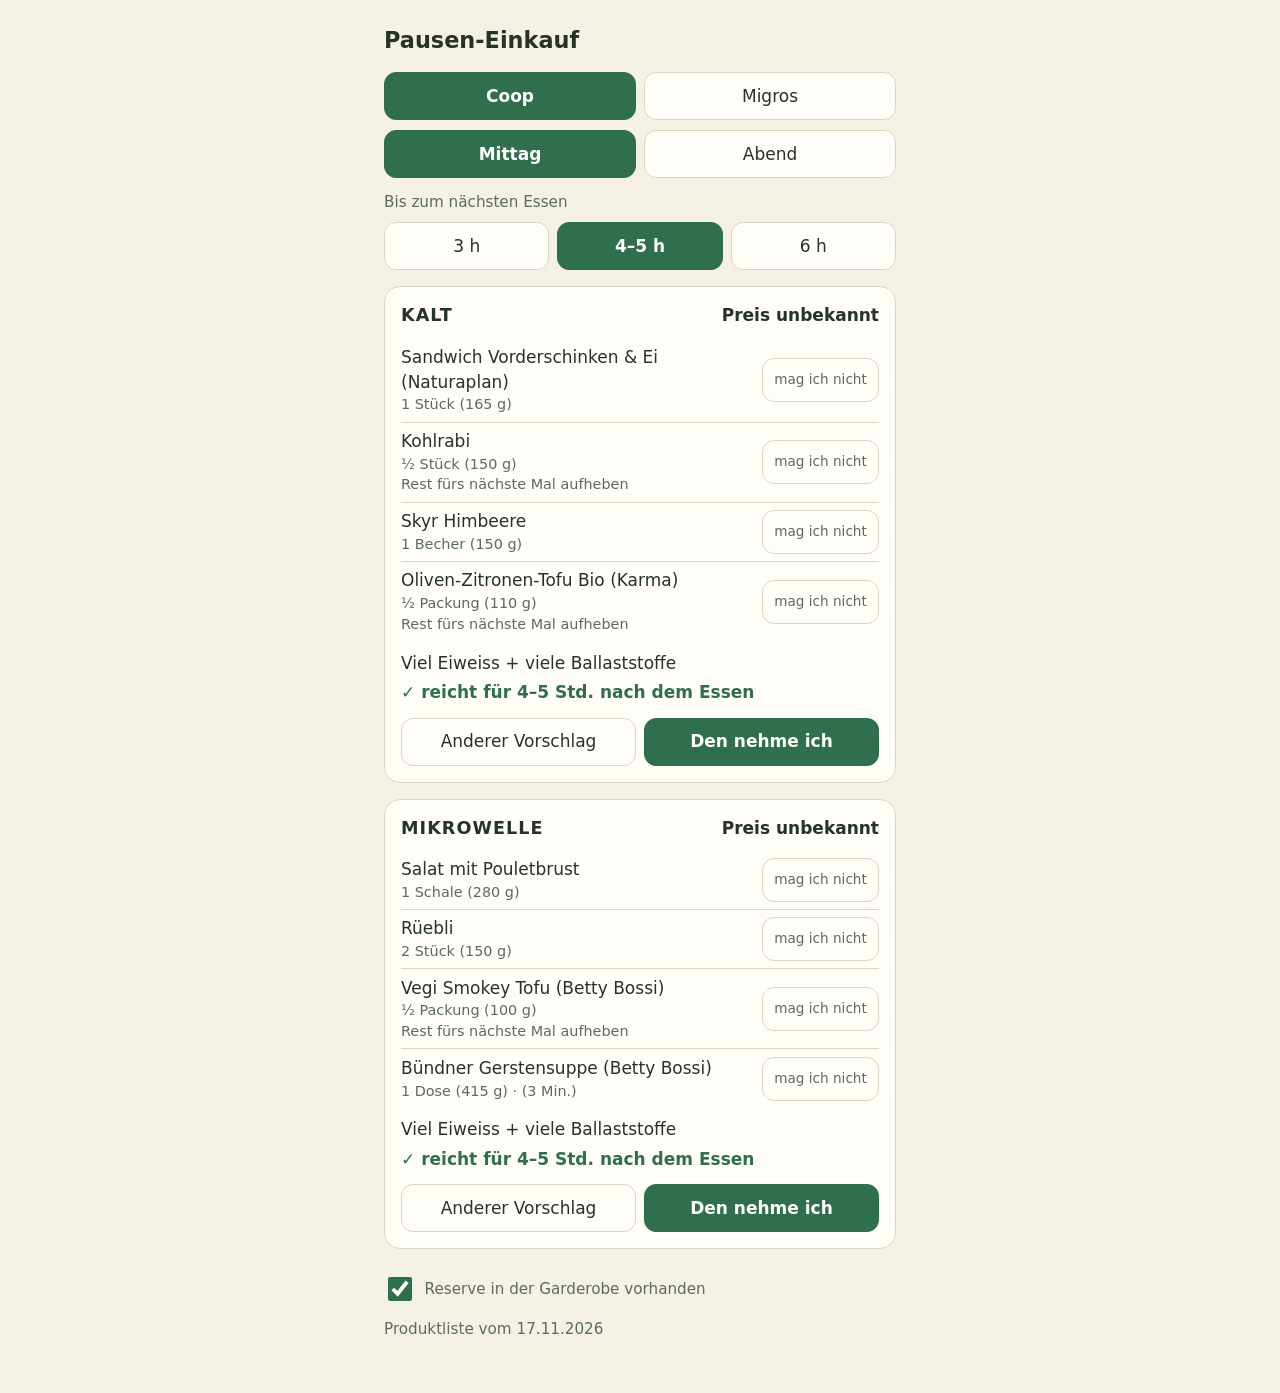
==== index.html @ eeef2642 "Pausen-Einkauf: App-Dateien" ====
<!doctype html>
<html lang="de-CH">
<head>
  <meta charset="utf-8">
  <meta name="viewport" content="width=device-width, initial-scale=1">
  <meta name="theme-color" content="#2f6f4e">
  <title>Pausen-Einkauf</title>
  <link rel="icon" href="icon.svg" type="image/svg+xml">
  <link rel="apple-touch-icon" href="apple-touch-icon.png">
  <link rel="manifest" href="manifest.webmanifest">
  <link rel="stylesheet" href="styles.css">
</head>
<body>
  <main>
    <h1>Pausen-Einkauf</h1>

    <section id="feedback" class="card feedback" hidden>
      <h2>Hat dein letzter Korb gereicht?</h2>
      <div class="row">
        <button type="button" data-answer="zu-wenig">zu wenig</button>
        <button type="button" data-answer="genau-richtig">genau richtig</button>
        <button type="button" data-answer="zu-viel">zu viel</button>
      </div>
      <label class="check"><input type="checkbox" id="reserve-eaten"> Reserve gegessen</label>
    </section>

    <section class="controls" aria-label="Auswahl">
      <div class="group" role="group" aria-label="Laden" data-group="store">
        <button type="button" data-value="coop">Coop</button>
        <button type="button" data-value="migros">Migros</button>
      </div>
      <div class="group" role="group" aria-label="Mahlzeit" data-group="meal">
        <button type="button" data-value="mittag">Mittag</button>
        <button type="button" data-value="abend">Abend</button>
      </div>
      <p class="label">Bis zum nächsten Essen</p>
      <div class="group" role="group" aria-label="Dauer" data-group="duration">
        <button type="button" data-value="3">3 h</button>
        <button type="button" data-value="4-5">4–5 h</button>
        <button type="button" data-value="6">6 h</button>
      </div>
    </section>

    <section id="baskets" aria-live="polite"></section>

    <footer>
      <label class="check"><input type="checkbox" id="reserve-available"> Reserve in der Garderobe vorhanden</label>
      <p id="list-date"></p>
      <p id="list-stale" class="warn" hidden>Die Produktliste ist älter als einen Monat und sollte aufgefrischt werden.</p>
    </footer>
  </main>
  <script type="module" src="src/main.js"></script>
</body>
</html>
---- styles.css ----
:root {
  --bg: #f6f1e7; --card: #fffdf8; --ink: #26332b; --muted: #5c6a60;
  --accent: #2f6f4e; --accent-soft: #dcebe1; --line: #ddd5c4; --warn: #8a5a12; --warn-bg: #f8ecd2;
}
* { box-sizing: border-box; }
body { margin: 0; background: var(--bg); color: var(--ink); font: 17px/1.45 system-ui, -apple-system, "Segoe UI", Roboto, sans-serif; }
main { max-width: 34rem; margin: 0 auto; padding: 1rem 1rem 3rem; display: flex; flex-direction: column; gap: 1rem; }
h1 { font-size: 1.4rem; margin: .5rem 0 0; }
h2 { font-size: 1.1rem; margin: 0 0 .5rem; }
button { font: inherit; color: inherit; min-height: 48px; padding: .5rem 1rem; border-radius: 12px; border: 1.5px solid var(--line); background: var(--card); cursor: pointer; }
button:focus-visible, input:focus-visible { outline: 3px solid var(--accent); outline-offset: 2px; }
.controls { display: flex; flex-direction: column; gap: .6rem; }
.group { display: flex; gap: .5rem; }
.group button { flex: 1; }
.group button[aria-pressed="true"] { background: var(--accent); border-color: var(--accent); color: #fff; font-weight: 600; }
.label { margin: .2rem 0 0; color: var(--muted); font-size: .95rem; }
.card { background: var(--card); border: 1px solid var(--line); border-radius: 16px; padding: 1rem; }
.feedback { border-color: var(--accent); background: var(--accent-soft); }
.row { display: flex; gap: .5rem; flex-wrap: wrap; }
.row button { flex: 1 1 auto; }
.check { display: flex; align-items: center; gap: .6rem; min-height: 48px; }
.check input { width: 24px; height: 24px; accent-color: var(--accent); }
.basket-head { display: flex; justify-content: space-between; align-items: baseline; gap: .5rem; }
.basket-head h2 { letter-spacing: .06em; margin: 0; }
.total { font-weight: 600; }
.items { list-style: none; margin: .6rem 0; padding: 0; }
.items li { display: flex; align-items: center; justify-content: space-between; gap: .5rem; padding: .4rem 0; border-top: 1px solid var(--line); }
.items li:first-child { border-top: 0; }
.item-name { display: block; }
.item-meta { display: block; color: var(--muted); font-size: .9rem; }
.items button { min-height: 44px; font-size: .85rem; padding: .25rem .7rem; color: var(--muted); flex: none; }
.reason { margin: .3rem 0; }
.promise, .success { margin: .2rem 0; color: var(--accent); font-weight: 600; }
.reserve { margin: .2rem 0; color: var(--muted); }
.reserve-note { margin: 0 0 .4rem; color: var(--muted); font-size: .85rem; }
.notice, .warn { background: var(--warn-bg); color: var(--warn); border-radius: 10px; padding: .6rem .8rem; margin: .6rem 0; }
.actions { display: flex; gap: .5rem; margin-top: .8rem; }
.actions button { flex: 1; }
.actions .primary { background: var(--accent); border-color: var(--accent); color: #fff; font-weight: 600; }
.confirm { margin: .8rem 0 0; font-weight: 600; color: var(--accent); }
#baskets { display: flex; flex-direction: column; gap: 1rem; }
footer { color: var(--muted); font-size: .95rem; }
footer p { margin: .3rem 0; }
[hidden] { display: none !important; }
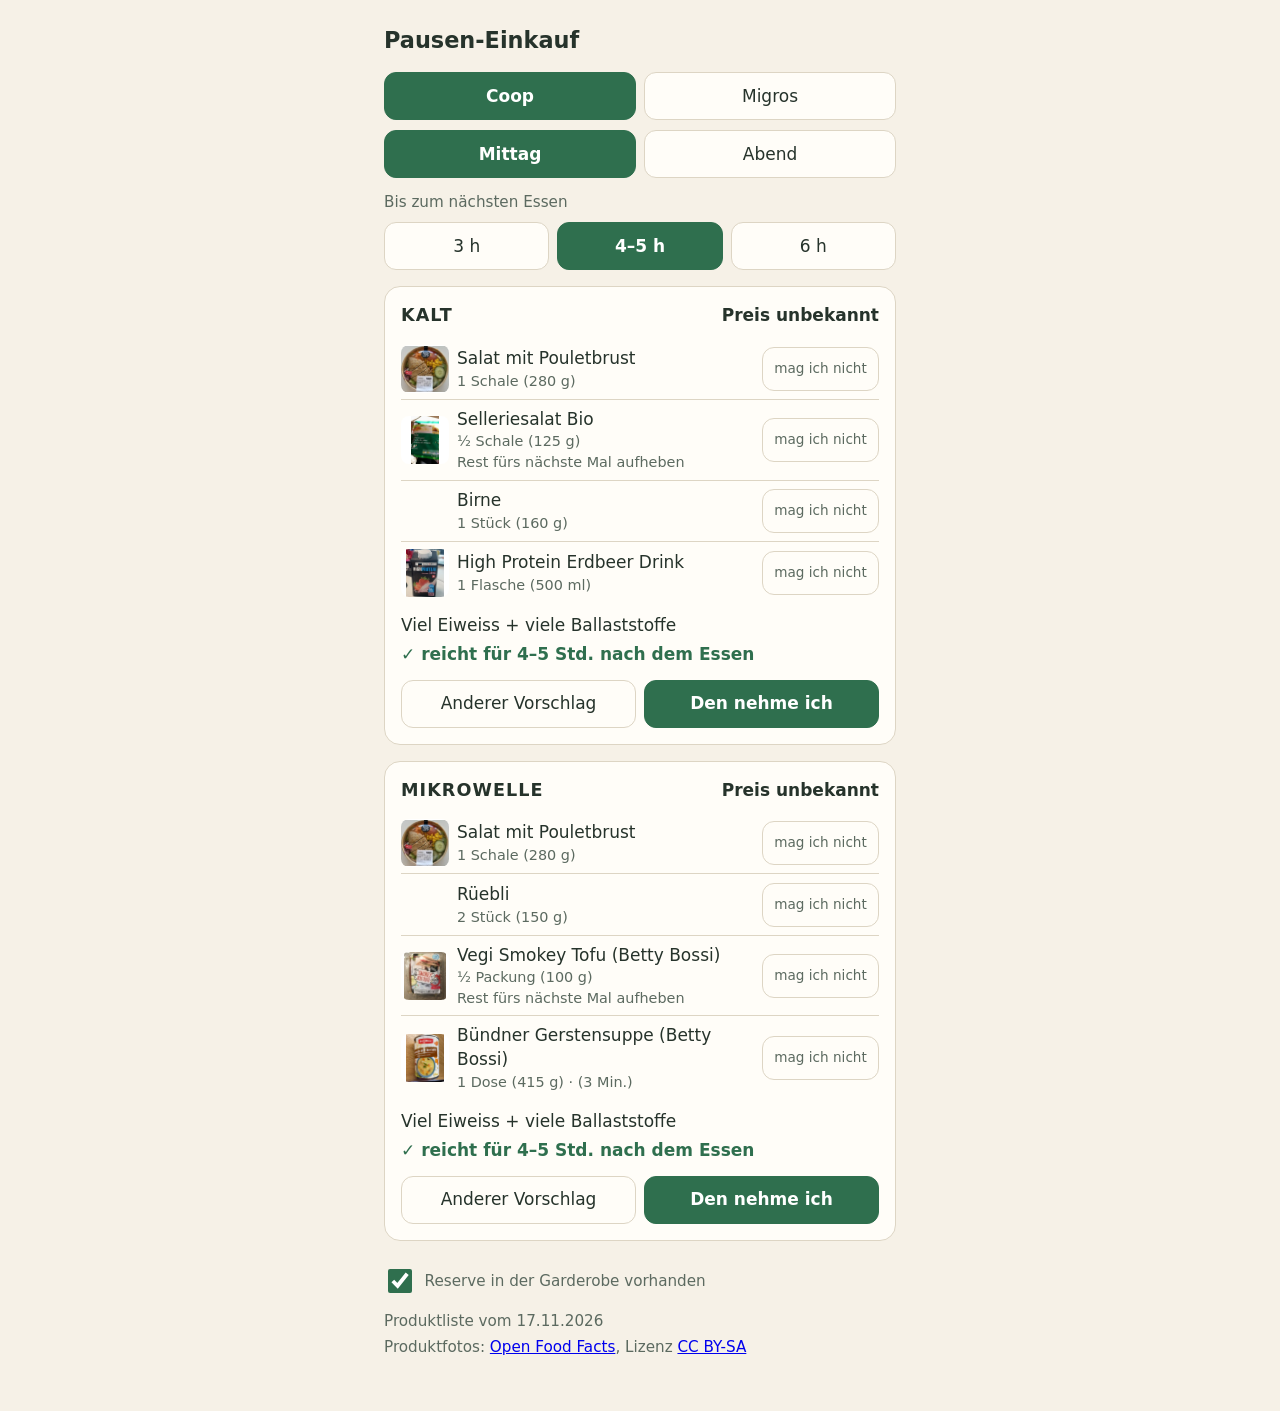
==== commit 5b5aa6ba: "Update: Produktfotos, Datenkorrekturen" ====
--- a/index.html
+++ b/index.html
@@ -47,6 +47,7 @@
       <label class="check"><input type="checkbox" id="reserve-available"> Reserve in der Garderobe vorhanden</label>
       <p id="list-date"></p>
       <p id="list-stale" class="warn" hidden>Die Produktliste ist älter als einen Monat und sollte aufgefrischt werden.</p>
+      <p class="credit">Produktfotos: <a href="https://world.openfoodfacts.org" rel="noopener">Open Food Facts</a>, Lizenz <a href="https://creativecommons.org/licenses/by-sa/3.0/deed.de" rel="noopener">CC BY-SA</a></p>
     </footer>
   </main>
   <script type="module" src="src/main.js"></script>
--- a/styles.css
+++ b/styles.css
@@ -26,6 +26,9 @@
 .items { list-style: none; margin: .6rem 0; padding: 0; }
 .items li { display: flex; align-items: center; justify-content: space-between; gap: .5rem; padding: .4rem 0; border-top: 1px solid var(--line); }
 .items li:first-child { border-top: 0; }
+.thumb { flex: none; width: 48px; height: 48px; box-sizing: border-box; object-fit: contain; background: #fff; border-radius: 8px; }
+.thumb-empty { display: block; background: transparent; border: 0; box-shadow: none; }
+.item-text { flex: 1 1 auto; min-width: 0; }
 .item-name { display: block; }
 .item-meta { display: block; color: var(--muted); font-size: .9rem; }
 .items button { min-height: 44px; font-size: .85rem; padding: .25rem .7rem; color: var(--muted); flex: none; }
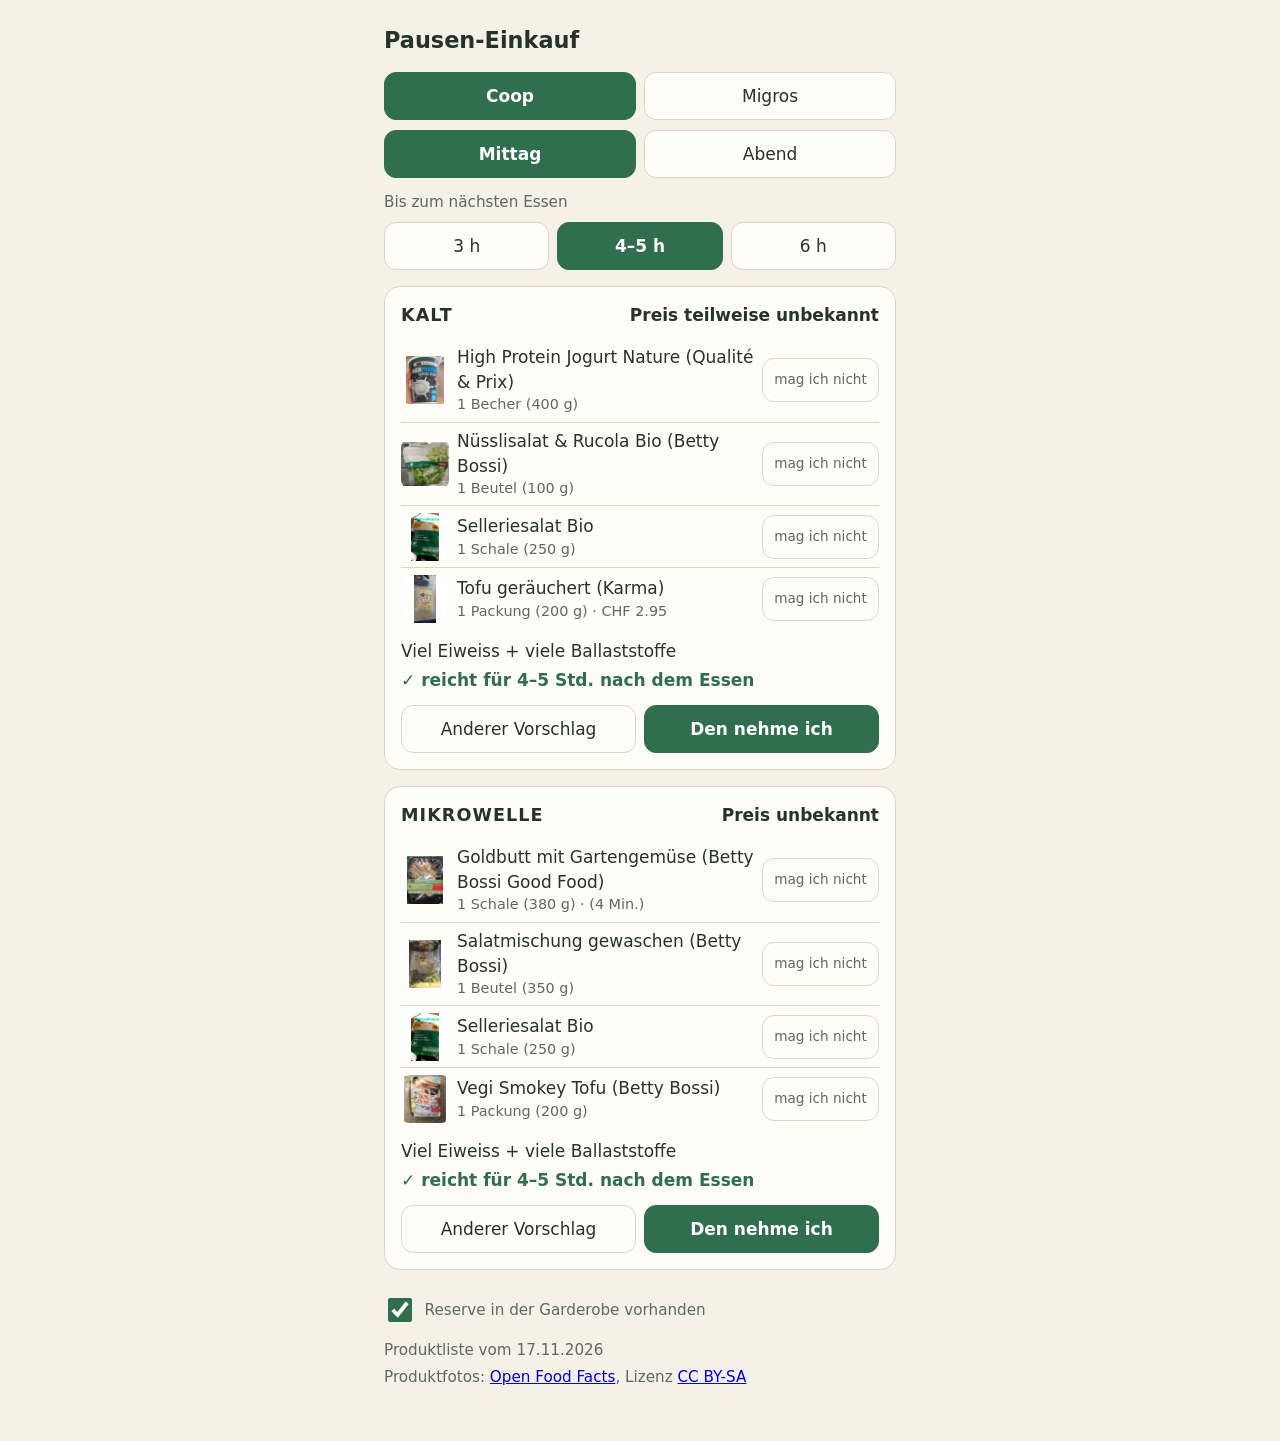
==== commit 606cd3a9: "Update: Fotos vergroessern, schaerfere Fotos, ganze Packungen" ====
--- a/index.html
+++ b/index.html
@@ -50,6 +50,11 @@
       <p class="credit">Produktfotos: <a href="https://world.openfoodfacts.org" rel="noopener">Open Food Facts</a>, Lizenz <a href="https://creativecommons.org/licenses/by-sa/3.0/deed.de" rel="noopener">CC BY-SA</a></p>
     </footer>
   </main>
+  <dialog id="photo-dialog" aria-label="Produktfoto">
+    <img id="photo-img" alt="">
+    <p id="photo-name"></p>
+    <button type="button" id="photo-close">Schliessen</button>
+  </dialog>
   <script type="module" src="src/main.js"></script>
 </body>
 </html>
--- a/styles.css
+++ b/styles.css
@@ -27,6 +27,13 @@
 .items li { display: flex; align-items: center; justify-content: space-between; gap: .5rem; padding: .4rem 0; border-top: 1px solid var(--line); }
 .items li:first-child { border-top: 0; }
 .thumb { flex: none; width: 48px; height: 48px; box-sizing: border-box; object-fit: contain; background: #fff; border-radius: 8px; }
+.items .thumb-btn { flex: none; display: block; width: 48px; height: 48px; min-height: 0; padding: 0; border: 0; border-radius: 8px; background: transparent; cursor: zoom-in; }
+.items .thumb-btn:focus-visible { outline: 3px solid var(--accent); outline-offset: 2px; }
+#photo-dialog { border: 0; padding: 1rem; background: transparent; color: #fff; max-width: 100vw; max-height: 100vh; text-align: center; margin: auto; }
+#photo-dialog::backdrop { background: rgba(0, 0, 0, .75); }
+#photo-dialog img { display: block; margin: 0 auto; max-width: 90vw; max-height: 70vh; object-fit: contain; background: #fff; border-radius: 12px; }
+#photo-dialog p { margin: .8rem 0; font-weight: 600; }
+#photo-dialog button { min-height: 44px; min-width: 44px; padding: .5rem 1.5rem; color: #1c1c1c; background: #fff; border-color: #fff; font-weight: 600; }
 .thumb-empty { display: block; background: transparent; border: 0; box-shadow: none; }
 .item-text { flex: 1 1 auto; min-width: 0; }
 .item-name { display: block; }
